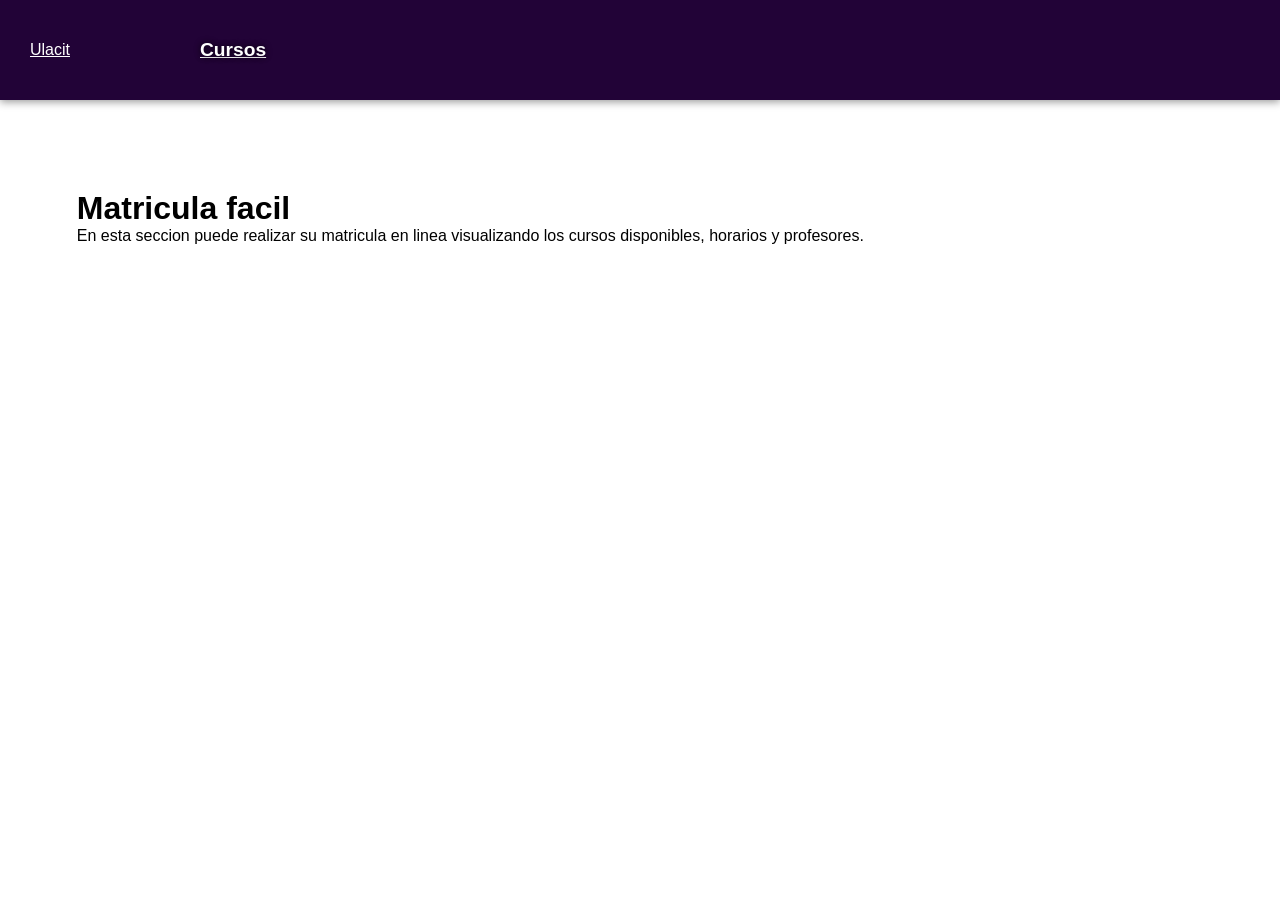
==== index.html @ ebf5ad23 "primer commit" ====
<!DOCTYPE html>
<html lang="en">
    <head>
        <meta charset="UTF-8">
        <meta name="viewport" content="width=device-width, initial-scale=1.0">
        <title>Document</title>
        <link rel="stylesheet" href="index.css">
    </head>
    <header class="ulacit-header">
        <a class="logo" href="index.html">Ulacit</a>
        <a class="MenuParte" href="cursos.html">Cursos</a>
    </header>
    <body>
        <div class="main">
            <h1>Matricula facil</h1>
            <p>
                En esta seccion puede realizar su matricula en linea
                visualizando los cursos disponibles, horarios y profesores.
            </p>
        </div>
    </body>
</html>
---- index.css ----
/* Reset general */
* {
  margin: 0;
}

/* Fuente general */
* {
  font-family: Verdana, Geneva, sans-serif !important;
  box-sizing: border-box;
}
.btn {
  margin: 5px;

  color: floralwhite;
  border: 1px solid #fff;
  border-radius: 5px;
  padding: 5px;
}
.btn {
  margin: 5px;
  background-color: #c0392b;
  color: floralwhite;
}
.si {
  background-color: #115c00;
}
.no {
  background-color: #c0392b;
}
.volver{
    background-color: #2ecc71;
}
.MenuParte {
  font-size: 1.2rem;
  font-weight: bold;
  color: #ffffff;
  text-shadow: 0px 0px 6px rgba(0, 0, 0, 0.85);
  padding: 100px;
}
.MenuParte:hover {
  box-shadow: #ffffff 1px 5px 10px;
}
.logo {
  width: 100px;
  text-align: center;
  color: #ffffff;
}
/* ======= CONTENEDOR PRINCIPAL ======= */
.main {
  padding: 90px 6% 40px 6%; /* 90px arriba para dejar espacio al header fijo */
  position: relative;
  z-index: 5;
}

/* Panel sombreado sobre la imagen (estilo login-block anterior) */
.left-panel {
  max-width: 380px;
  width: 100%;
  background: rgba(0, 0, 0, 0.65); /* sombreado elegante */
  border-radius: 16px;
  padding: 26px 28px;
  box-shadow: 0 18px 40px rgba(0, 0, 0, 0.75);
}

.left-panel h1 {
  font-size: 22px;
  font-weight: bold;
  margin: 0 0 6px 0;
}

.left-panel h2 {
  font-size: 13px;
  margin: 0 0 24px 0;
  opacity: 0.9;
}

/* Pie de página fijo para el copyright */
#copyright {
  position: fixed;
  bottom: 12px;
  left: 50%;
  transform: translateX(-50%);
  background: rgba(0, 0, 0, 0.45);
  padding: 6px 18px;
  border-radius: 8px;
  color: #ffffff !important;
  text-shadow: 0px 0px 6px rgba(0, 0, 0, 0.85);
  font-size: 0.85rem;
  font-weight: 500;
  z-index: 9999;
}

#copyright a {
  color: #ffffff !important;
  text-decoration: none;
}

/* ======= TARJETAS DE ACCESO ======= */
.access-cards {
  display: flex;
  gap: 14px;
  width: 100%;
}

.access-card {
  background: rgba(255, 255, 255, 0.06);
  width: 33%;
  border-radius: 12px;
  padding: 30px 14px;
  margin: 0% 5%;
  text-decoration: none;
  border: 1px solid rgba(255, 255, 255, 0.18);
  transition: 0.25s;
  box-shadow: 0 2px 5px rgba(0, 0, 0, 0.7);
}

.access-card img {
  width: 60px;
  height: 60px;
  border-radius: 10px;
  object-fit: cover;
  flex-shrink: 0;
}

.access-card span {
  font-size: 14px;
  font-weight: bold;
}

.access-card:hover {
  background: rgba(255, 255, 255, 0.16);
  transform: translateX(4px);
  box-shadow: 0 10px 25px rgba(0, 0, 0, 0.7);
}

.access-card.full {
  background: rgba(255, 0, 0, 0.15);
  color: rgba(255, 255, 255, 0.65);
  border-color: rgba(255, 0, 0, 0.5);
  cursor: not-allowed;
}

.access-card.green {
  border-left: 5px solid #2ecc71;
}

.access-card.yellow {
  border-left: 5px solid #f1c40f;
}

.access-card.red {
  border-left: 5px solid #e74c3c;
}

.access-card .status {
  font-weight: 700;
  margin-top: 8px;
}

.modal {
  position: fixed;
  inset: 0;
  background: rgba(0, 0, 0, 0.55);
  display: none;
  align-items: center;
  justify-content: center;
  z-index: 10000;
}

.modal.visible {
  display: flex;
}

.modal-content {
  background: #111;
  color: #fff;
  padding: 22px;
  border-radius: 12px;
  width: min(520px, 95vw);
  box-shadow: 0 25px 60px rgba(0, 0, 0, 0.6);
  position: relative;
}

.modal-close {
  position: absolute;
  right: 12px;
  top: 12px;
  background: transparent;
  border: 0;
  color: #ccc;
  font-size: 1.4rem;
  cursor: pointer;
}

.modal-actions {
  margin-top: 16px;
  display: flex;
  justify-content: flex-end;
}

#btn-checkout {
  background: #1abc9c;
  border: none;
  color: #fff;
  padding: 8px 14px;
  border-radius: 8px;
  cursor: pointer;
  margin-top: 10px;
}

#btn-checkout:hover {
  opacity: 0.9;
}
.ulacit-header {
  background-color: #220337; /* Morado institucional */
  display: flex;
  align-items: center;
  box-shadow: 0 2px 8px rgba(0, 0, 0, 0.4);
  position: relative;
  z-index: 999;
  height: 100px;
}

/* LOGO ULACIT */
.ulacit-header img {
  height: 110px; /* << Tamaño grande y visible */
  width: auto;
  object-fit: contain;
  image-rendering: auto;
}

/* ========================= */
/* RESPONSIVO */
/* ========================= */

@media (max-width: 900px) {
  .main-container {
    justify-content: center;
    padding: 30px 4%;
  }

  .left-panel {
    max-width: 340px;
    padding: 22px 20px;
  }
}

@media (max-width: 600px) {
  body.bb-login {
    background-attachment: scroll;
    background-position: top center;
  }

  .left-panel {
    max-width: 320px;
  }
}

@media (max-width: 768px) {
  body.bb-login {
    background-size: cover; /* en móvil volvemos a cover para llenar la pantalla */
    background-position: center top;
    background-attachment: scroll;
  }

  .main-container {
    padding: 80px 4% 30px 4%;
    justify-content: center;
  }
}
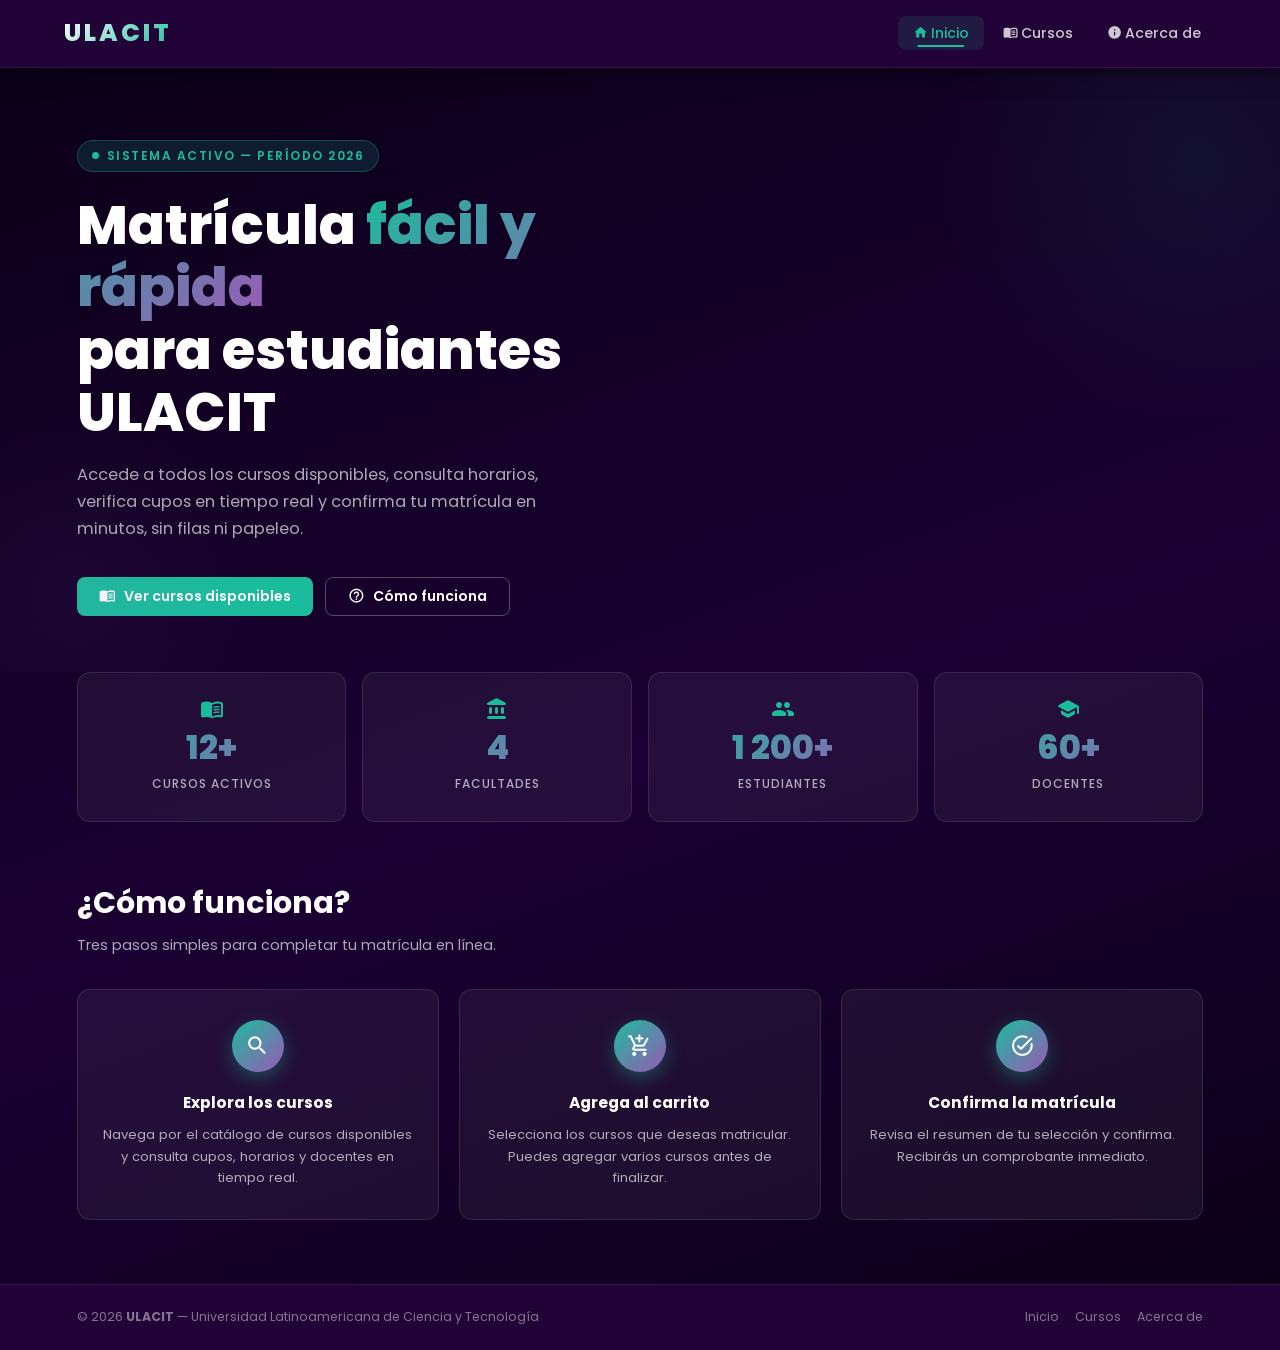
==== commit 6b7aaea9: "claude aporte" ====
--- a/index.html
+++ b/index.html
@@ -1,22 +1,142 @@
 <!DOCTYPE html>
-<html lang="en">
-    <head>
-        <meta charset="UTF-8">
-        <meta name="viewport" content="width=device-width, initial-scale=1.0">
-        <title>Document</title>
-        <link rel="stylesheet" href="index.css">
-    </head>
-    <header class="ulacit-header">
-        <a class="logo" href="index.html">Ulacit</a>
-        <a class="MenuParte" href="cursos.html">Cursos</a>
-    </header>
-    <body>
-        <div class="main">
-            <h1>Matricula facil</h1>
-            <p>
-                En esta seccion puede realizar su matricula en linea
-                visualizando los cursos disponibles, horarios y profesores.
-            </p>
+<html lang="es">
+<head>
+  <meta charset="UTF-8">
+  <meta name="viewport" content="width=device-width, initial-scale=1.0">
+  <meta name="description" content="Sistema de Matrícula en Línea de ULACIT — Realice su matrícula de forma fácil, rápida y segura.">
+  <title>Inicio | Sistema de Matrícula — ULACIT</title>
+  <link rel="stylesheet" href="index.css">
+  <link rel="stylesheet" href="https://fonts.googleapis.com/icon?family=Material+Icons+Round">
+</head>
+<body>
+
+  <!-- ── Header ─────────────────────────────────── -->
+  <header class="ulacit-header">
+    <a class="logo" href="index.html">ULACIT</a>
+
+    <nav aria-label="Navegación principal">
+      <ul class="nav-menu" id="nav-menu">
+        <li><a class="nav-link active" href="index.html"><span class="material-icons-round">home</span>Inicio</a></li>
+        <li><a class="nav-link" href="cursos.html"><span class="material-icons-round">menu_book</span>Cursos</a></li>
+        <li><a class="nav-link" href="about.html"><span class="material-icons-round">info</span>Acerca de</a></li>
+      </ul>
+    </nav>
+
+    <button class="hamburger" id="hamburger" aria-label="Abrir menú" aria-expanded="false">
+      <span></span><span></span><span></span>
+    </button>
+  </header>
+
+  <!-- ── Page wrapper ───────────────────────────── -->
+  <div class="page-wrapper">
+
+    <!-- Hero -->
+    <section class="hero">
+      <div class="hero-badge">
+        <span class="dot"></span>
+        Sistema Activo — Período 2026
+      </div>
+
+      <h1>
+        Matrícula <span class="gradient-text">fácil y rápida</span><br>
+        para estudiantes ULACIT
+      </h1>
+
+      <p>
+        Accede a todos los cursos disponibles, consulta horarios, verifica cupos en
+        tiempo real y confirma tu matrícula en minutos, sin filas ni papeleo.
+      </p>
+
+      <div class="hero-actions">
+        <a class="btn btn-primary" href="cursos.html">
+          <span class="material-icons-round">menu_book</span> Ver cursos disponibles
+        </a>
+        <a class="btn btn-outline" href="about.html">
+          <span class="material-icons-round">help_outline</span> Cómo funciona
+        </a>
+      </div>
+    </section>
+
+    <!-- Stats -->
+    <div class="stats-section">
+      <div class="stat-card">
+        <span class="material-icons-round stat-icon">menu_book</span>
+        <span class="stat-number">12+</span>
+        <span class="stat-label">Cursos activos</span>
+      </div>
+      <div class="stat-card">
+        <span class="material-icons-round stat-icon">account_balance</span>
+        <span class="stat-number">4</span>
+        <span class="stat-label">Facultades</span>
+      </div>
+      <div class="stat-card">
+        <span class="material-icons-round stat-icon">people</span>
+        <span class="stat-number">1 200+</span>
+        <span class="stat-label">Estudiantes</span>
+      </div>
+      <div class="stat-card">
+        <span class="material-icons-round stat-icon">school</span>
+        <span class="stat-number">60+</span>
+        <span class="stat-label">Docentes</span>
+      </div>
+    </div>
+
+    <!-- How it works -->
+    <section class="section">
+      <div class="section-head">
+        <h2>¿Cómo funciona?</h2>
+        <p>Tres pasos simples para completar tu matrícula en línea.</p>
+      </div>
+
+      <div class="steps-grid">
+        <div class="step-card">
+          <div class="step-num"><span class="material-icons-round">search</span></div>
+          <h3>Explora los cursos</h3>
+          <p>Navega por el catálogo de cursos disponibles y consulta cupos, horarios y docentes en tiempo real.</p>
         </div>
-    </body>
-</html>+        <div class="step-card">
+          <div class="step-num"><span class="material-icons-round">add_shopping_cart</span></div>
+          <h3>Agrega al carrito</h3>
+          <p>Selecciona los cursos que deseas matricular. Puedes agregar varios cursos antes de finalizar.</p>
+        </div>
+        <div class="step-card">
+          <div class="step-num"><span class="material-icons-round">task_alt</span></div>
+          <h3>Confirma la matrícula</h3>
+          <p>Revisa el resumen de tu selección y confirma. Recibirás un comprobante inmediato.</p>
+        </div>
+      </div>
+    </section>
+
+  </div><!-- /page-wrapper -->
+
+  <!-- ── Footer ─────────────────────────────────── -->
+  <footer class="site-footer">
+    <span class="footer-copy">
+      &copy; 2026 <strong>ULACIT</strong> — Universidad Latinoamericana de Ciencia y Tecnología
+    </span>
+    <nav class="footer-links" aria-label="Links del pie de página">
+      <a href="index.html">Inicio</a>
+      <a href="cursos.html">Cursos</a>
+      <a href="about.html">Acerca de</a>
+    </nav>
+  </footer>
+
+  <script>
+    const hamburger = document.getElementById('hamburger');
+    const navMenu   = document.getElementById('nav-menu');
+    hamburger.addEventListener('click', () => {
+      const open = hamburger.classList.toggle('open');
+      navMenu.classList.toggle('open');
+      hamburger.setAttribute('aria-expanded', open);
+    });
+    // Close on link click (mobile)
+    navMenu.querySelectorAll('.nav-link').forEach(link => {
+      link.addEventListener('click', () => {
+        hamburger.classList.remove('open');
+        navMenu.classList.remove('open');
+        hamburger.setAttribute('aria-expanded', 'false');
+      });
+    });
+  </script>
+</body>
+</html>
--- a/index.css
+++ b/index.css
@@ -1,270 +1,953 @@
-/* Reset general */
-* {
-  margin: 0;
-}
-
-/* Fuente general */
-* {
-  font-family: Verdana, Geneva, sans-serif !important;
-  box-sizing: border-box;
-}
+/* ============================================================
+   ULACIT — Sistema de Matrícula  |  index.css
+   ============================================================ */
+
+@import url('https://fonts.googleapis.com/css2?family=Poppins:wght@300;400;500;600;700;800&display=swap');
+
+/* ─── VARIABLES ───────────────────────────────────────────── */
+:root {
+  --clr-primary:       #220337;
+  --clr-primary-dark:  #150220;
+  --clr-primary-light: #3a0660;
+  --clr-secondary:     #1abc9c;
+  --clr-secondary-dark:#16a085;
+  --clr-accent:        #9b59b6;
+  --clr-danger:        #e74c3c;
+  --clr-warning:       #f39c12;
+  --clr-success:       #27ae60;
+  --clr-text:          #ffffff;
+  --clr-muted:         rgba(255,255,255,.65);
+  --clr-card:          rgba(255,255,255,.055);
+  --clr-card-border:   rgba(255,255,255,.1);
+  --clr-overlay:       rgba(0,0,0,.6);
+
+  --header-h:   68px;
+  --radius:     13px;
+  --radius-sm:  8px;
+  --shadow-sm:  0 4px 18px rgba(0,0,0,.35);
+  --shadow-lg:  0 14px 40px rgba(0,0,0,.6);
+  --transition: .22s ease;
+}
+
+/* ─── RESET & BASE ────────────────────────────────────────── */
+*, *::before, *::after { margin: 0; padding: 0; box-sizing: border-box; }
+
+html { scroll-behavior: smooth; font-size: 16px; }
+
+body {
+  font-family: 'Poppins', Verdana, Geneva, sans-serif;
+  background: linear-gradient(160deg, #0b0017 0%, #1a0032 55%, #0b0017 100%);
+  color: var(--clr-text);
+  min-height: 100vh;
+  line-height: 1.65;
+}
+
+a { text-decoration: none; color: inherit; }
+img { display: block; max-width: 100%; }
+button { font-family: inherit; cursor: pointer; }
+
+/* ─── HEADER / NAV ────────────────────────────────────────── */
+.ulacit-header {
+  position: fixed;
+  top: 0; left: 0; right: 0;
+  height: var(--header-h);
+  background: var(--clr-primary);
+  display: flex;
+  align-items: center;
+  justify-content: space-between;
+  padding: 0 5%;
+  z-index: 1000;
+  box-shadow: 0 2px 20px rgba(0,0,0,.5);
+  border-bottom: 1px solid rgba(255,255,255,.07);
+}
+
+.logo {
+  font-size: 1.55rem;
+  font-weight: 800;
+  letter-spacing: 3px;
+  text-transform: uppercase;
+  background: linear-gradient(135deg, #fff 0%, var(--clr-secondary) 100%);
+  -webkit-background-clip: text;
+  -webkit-text-fill-color: transparent;
+  background-clip: text;
+  flex-shrink: 0;
+}
+
+/* Nav list */
+.nav-menu {
+  display: flex;
+  align-items: center;
+  list-style: none;
+  gap: 4px;
+}
+
+.nav-link {
+  font-size: .88rem;
+  font-weight: 500;
+  color: rgba(255,255,255,.78);
+  padding: 7px 15px;
+  border-radius: var(--radius-sm);
+  transition: var(--transition);
+  position: relative;
+  white-space: nowrap;
+}
+
+.nav-link::after {
+  content: '';
+  position: absolute;
+  bottom: 3px; left: 50%;
+  transform: translateX(-50%);
+  width: 0; height: 2px;
+  background: var(--clr-secondary);
+  border-radius: 2px;
+  transition: width .22s ease;
+}
+
+.nav-link:hover        { color: #fff; background: rgba(255,255,255,.09); }
+.nav-link:hover::after { width: 55%; }
+
+.nav-link.active {
+  color: var(--clr-secondary);
+  background: rgba(26,188,156,.12);
+}
+.nav-link.active::after { width: 55%; }
+
+/* ── Hamburger ── */
+.hamburger {
+  display: none;
+  flex-direction: column;
+  gap: 5px;
+  padding: 8px;
+  background: transparent;
+  border: none;
+  border-radius: var(--radius-sm);
+  transition: var(--transition);
+}
+.hamburger:hover { background: rgba(255,255,255,.1); }
+
+.hamburger span {
+  display: block;
+  width: 22px; height: 2px;
+  background: #fff;
+  border-radius: 2px;
+  transition: var(--transition);
+}
+.hamburger.open span:nth-child(1) { transform: translateY(7px) rotate(45deg); }
+.hamburger.open span:nth-child(2) { opacity: 0; }
+.hamburger.open span:nth-child(3) { transform: translateY(-7px) rotate(-45deg); }
+
+/* ─── PAGE WRAPPER ────────────────────────────────────────── */
+.page-wrapper { padding-top: var(--header-h); min-height: 100vh; }
+
+/* ─── HERO ────────────────────────────────────────────────── */
+.hero {
+  padding: 72px 6% 56px;
+  position: relative;
+  overflow: hidden;
+}
+
+.hero::before {
+  content: '';
+  position: absolute;
+  top: -30%; right: -15%;
+  width: 550px; height: 550px;
+  background: radial-gradient(circle, rgba(26,188,156,.09) 0%, transparent 68%);
+  pointer-events: none;
+}
+
+.hero::after {
+  content: '';
+  position: absolute;
+  bottom: -20%; left: -10%;
+  width: 400px; height: 400px;
+  background: radial-gradient(circle, rgba(155,89,182,.07) 0%, transparent 68%);
+  pointer-events: none;
+}
+
+.hero-badge {
+  display: inline-flex;
+  align-items: center;
+  gap: 8px;
+  background: rgba(26,188,156,.14);
+  border: 1px solid rgba(26,188,156,.3);
+  color: var(--clr-secondary);
+  padding: 5px 14px;
+  border-radius: 50px;
+  font-size: .75rem;
+  font-weight: 600;
+  letter-spacing: 1.5px;
+  text-transform: uppercase;
+  margin-bottom: 22px;
+}
+
+.hero-badge .dot {
+  width: 7px; height: 7px;
+  border-radius: 50%;
+  background: var(--clr-secondary);
+  animation: blink 2s infinite;
+}
+
+@keyframes blink {
+  0%,100% { opacity: 1; }
+  50%      { opacity: .35; }
+}
+
+.hero h1 {
+  font-size: clamp(2rem, 5vw, 3.4rem);
+  font-weight: 800;
+  line-height: 1.15;
+  max-width: 620px;
+  margin-bottom: 18px;
+}
+
+.hero h1 .gradient-text {
+  background: linear-gradient(135deg, var(--clr-secondary) 0%, var(--clr-accent) 100%);
+  -webkit-background-clip: text;
+  -webkit-text-fill-color: transparent;
+  background-clip: text;
+}
+
+.hero p {
+  font-size: 1.02rem;
+  color: var(--clr-muted);
+  max-width: 520px;
+  margin-bottom: 34px;
+}
+
+.hero-actions { display: flex; gap: 12px; flex-wrap: wrap; }
+
+/* ─── BUTTONS ─────────────────────────────────────────────── */
 .btn {
-  margin: 5px;
-
-  color: floralwhite;
-  border: 1px solid #fff;
-  border-radius: 5px;
-  padding: 5px;
-}
-.btn {
-  margin: 5px;
-  background-color: #c0392b;
-  color: floralwhite;
-}
-.si {
-  background-color: #115c00;
-}
-.no {
-  background-color: #c0392b;
-}
-.volver{
-    background-color: #2ecc71;
-}
-.MenuParte {
-  font-size: 1.2rem;
-  font-weight: bold;
-  color: #ffffff;
-  text-shadow: 0px 0px 6px rgba(0, 0, 0, 0.85);
-  padding: 100px;
-}
-.MenuParte:hover {
-  box-shadow: #ffffff 1px 5px 10px;
-}
-.logo {
-  width: 100px;
+  display: inline-flex;
+  align-items: center;
+  justify-content: center;
+  gap: 8px;
+  padding: 10px 22px;
+  border-radius: var(--radius-sm);
+  font-size: .88rem;
+  font-weight: 600;
+  border: none;
+  transition: var(--transition);
+  font-family: inherit;
+  line-height: 1;
+}
+
+.btn-primary {
+  background: var(--clr-secondary);
+  color: #fff;
+}
+.btn-primary:hover {
+  background: var(--clr-secondary-dark);
+  transform: translateY(-2px);
+  box-shadow: 0 8px 24px rgba(26,188,156,.4);
+}
+
+.btn-outline {
+  background: transparent;
+  color: #fff;
+  border: 1.5px solid rgba(255,255,255,.28);
+}
+.btn-outline:hover {
+  background: rgba(255,255,255,.08);
+  border-color: rgba(255,255,255,.55);
+}
+
+.btn-ghost {
+  background: rgba(255,255,255,.07);
+  color: #fff;
+  border: 1px solid var(--clr-card-border);
+}
+.btn-ghost:hover { background: rgba(255,255,255,.13); }
+
+/* compat con código existente */
+.btn.si     { background: var(--clr-success); color: #fff; }
+.btn.no     { background: var(--clr-danger);  color: #fff; }
+.btn.si:hover { background: #219a52; transform: translateY(-1px); }
+.btn.no:hover { background: #c0392b; }
+.btn.volver { background: var(--clr-success); color: #fff; }
+.btn.volver:hover { background: #219a52; transform: translateY(-1px); }
+
+/* ─── STATS ───────────────────────────────────────────────── */
+.stats-section {
+  display: grid;
+  grid-template-columns: repeat(4, 1fr);
+  gap: 16px;
+  padding: 0 6% 56px;
+}
+
+.stat-card {
+  background: var(--clr-card);
+  border: 1px solid var(--clr-card-border);
+  border-radius: var(--radius);
+  padding: 24px 20px;
   text-align: center;
-  color: #ffffff;
-}
-/* ======= CONTENEDOR PRINCIPAL ======= */
+  transition: var(--transition);
+}
+.stat-card:hover { background: rgba(255,255,255,.1); transform: translateY(-4px); }
+
+.stat-number {
+  display: block;
+  font-size: 2.1rem;
+  font-weight: 800;
+  background: linear-gradient(135deg, var(--clr-secondary) 0%, var(--clr-accent) 100%);
+  -webkit-background-clip: text;
+  -webkit-text-fill-color: transparent;
+  background-clip: text;
+  line-height: 1;
+  margin-bottom: 6px;
+}
+
+.stat-label {
+  font-size: .75rem;
+  font-weight: 500;
+  color: var(--clr-muted);
+  text-transform: uppercase;
+  letter-spacing: 1px;
+}
+
+/* ─── HOW IT WORKS ────────────────────────────────────────── */
+.section {
+  padding: 0 6% 64px;
+}
+
+.section-head { margin-bottom: 32px; }
+
+.section-head h2 {
+  font-size: clamp(1.3rem, 2.5vw, 1.9rem);
+  font-weight: 700;
+  margin-bottom: 6px;
+}
+
+.section-head p { font-size: .9rem; color: var(--clr-muted); }
+
+.steps-grid {
+  display: grid;
+  grid-template-columns: repeat(auto-fit, minmax(200px, 1fr));
+  gap: 20px;
+}
+
+.step-card {
+  background: var(--clr-card);
+  border: 1px solid var(--clr-card-border);
+  border-radius: var(--radius);
+  padding: 30px 22px;
+  text-align: center;
+  transition: var(--transition);
+}
+.step-card:hover { background: rgba(255,255,255,.09); transform: translateY(-5px); box-shadow: var(--shadow-lg); }
+
+.step-num {
+  width: 52px; height: 52px;
+  border-radius: 50%;
+  background: linear-gradient(135deg, var(--clr-secondary) 0%, var(--clr-accent) 100%);
+  color: #fff;
+  font-size: 1.25rem;
+  font-weight: 800;
+  display: flex;
+  align-items: center;
+  justify-content: center;
+  margin: 0 auto 18px;
+  box-shadow: 0 6px 18px rgba(26,188,156,.35);
+}
+
+.step-card h3 { font-size: .97rem; font-weight: 700; margin-bottom: 8px; }
+.step-card p  { font-size: .82rem; color: var(--clr-muted); }
+
+/* ─── COURSES PAGE — MAIN ─────────────────────────────────── */
 .main {
-  padding: 90px 6% 40px 6%; /* 90px arriba para dejar espacio al header fijo */
+  padding: 38px 6% 32px;
+}
+
+.page-title    { font-size: clamp(1.4rem, 3vw, 2rem); font-weight: 700; margin-bottom: 6px; }
+.page-subtitle { font-size: .9rem; color: var(--clr-muted); margin-bottom: 0; }
+
+/* Cart bar */
+.cart-bar {
+  display: flex;
+  align-items: center;
+  justify-content: space-between;
+  background: var(--clr-card);
+  border: 1px solid var(--clr-card-border);
+  border-radius: var(--radius);
+  padding: 14px 20px;
+  margin: 18px 0 26px;
+  gap: 12px;
+  flex-wrap: wrap;
+}
+
+.cart-left {
+  display: flex;
+  align-items: center;
+  gap: 10px;
+}
+
+.cart-icon { font-size: 1.35rem; }
+
+#carrito-info {
+  font-size: .92rem;
+  font-weight: 600;
+  color: var(--clr-text);
+}
+
+#btn-checkout {
+  display: inline-flex;
+  align-items: center;
+  gap: 8px;
+  background: var(--clr-secondary);
+  border: none;
+  color: #fff;
+  padding: 10px 22px;
+  border-radius: var(--radius-sm);
+  font-size: .88rem;
+  font-weight: 600;
+  font-family: inherit;
+  transition: var(--transition);
+}
+#btn-checkout:hover {
+  background: var(--clr-secondary-dark);
+  transform: translateY(-2px);
+  box-shadow: 0 8px 22px rgba(26,188,156,.4);
+}
+
+/* ─── COURSE CARDS GRID ───────────────────────────────────── */
+.access-cards {
+  display: grid;
+  grid-template-columns: repeat(auto-fill, minmax(268px, 1fr));
+  gap: 18px;
+  padding-bottom: 60px;
+}
+
+.access-card {
+  background: var(--clr-card);
+  border: 1px solid var(--clr-card-border);
+  border-radius: var(--radius);
+  padding: 22px 20px 18px;
   position: relative;
-  z-index: 5;
-}
-
-/* Panel sombreado sobre la imagen (estilo login-block anterior) */
-.left-panel {
-  max-width: 380px;
-  width: 100%;
-  background: rgba(0, 0, 0, 0.65); /* sombreado elegante */
-  border-radius: 16px;
-  padding: 26px 28px;
-  box-shadow: 0 18px 40px rgba(0, 0, 0, 0.75);
-}
-
-.left-panel h1 {
-  font-size: 22px;
-  font-weight: bold;
-  margin: 0 0 6px 0;
-}
-
-.left-panel h2 {
-  font-size: 13px;
-  margin: 0 0 24px 0;
-  opacity: 0.9;
-}
-
-/* Pie de página fijo para el copyright */
-#copyright {
-  position: fixed;
-  bottom: 12px;
-  left: 50%;
-  transform: translateX(-50%);
-  background: rgba(0, 0, 0, 0.45);
-  padding: 6px 18px;
-  border-radius: 8px;
-  color: #ffffff !important;
-  text-shadow: 0px 0px 6px rgba(0, 0, 0, 0.85);
-  font-size: 0.85rem;
-  font-weight: 500;
-  z-index: 9999;
-}
-
-#copyright a {
-  color: #ffffff !important;
-  text-decoration: none;
-}
-
-/* ======= TARJETAS DE ACCESO ======= */
-.access-cards {
-  display: flex;
-  gap: 14px;
-  width: 100%;
-}
-
-.access-card {
-  background: rgba(255, 255, 255, 0.06);
-  width: 33%;
-  border-radius: 12px;
-  padding: 30px 14px;
-  margin: 0% 5%;
-  text-decoration: none;
-  border: 1px solid rgba(255, 255, 255, 0.18);
-  transition: 0.25s;
-  box-shadow: 0 2px 5px rgba(0, 0, 0, 0.7);
-}
-
-.access-card img {
-  width: 60px;
-  height: 60px;
-  border-radius: 10px;
-  object-fit: cover;
+  overflow: hidden;
+  transition: var(--transition);
+  box-shadow: var(--shadow-sm);
+}
+
+/* coloured top bar */
+.access-card::before {
+  content: '';
+  position: absolute;
+  top: 0; left: 0; right: 0;
+  height: 3px;
+  transition: var(--transition);
+}
+.access-card.green::before  { background: var(--clr-success); }
+.access-card.yellow::before { background: var(--clr-warning); }
+.access-card.red::before    { background: var(--clr-danger); }
+.access-card.full::before   { background: rgba(255,255,255,.18); }
+
+.access-card:not(.full) { cursor: pointer; }
+.access-card:not(.full):hover {
+  background: rgba(255,255,255,.11);
+  transform: translateY(-6px);
+  box-shadow: var(--shadow-lg);
+}
+
+.access-card.full {
+  opacity: .58;
+  cursor: not-allowed;
+}
+
+/* code badge top-right */
+.card-code {
+  position: absolute;
+  top: 14px; right: 14px;
+  font-size: .68rem;
+  font-weight: 700;
+  color: rgba(255,255,255,.3);
+  text-transform: uppercase;
+  letter-spacing: 1px;
+}
+
+.access-card h3 {
+  font-size: 1rem;
+  font-weight: 700;
+  margin: 6px 0 12px;
+  padding-right: 52px;
+  line-height: 1.3;
+}
+
+.access-card p {
+  font-size: .83rem;
+  color: rgba(255,255,255,.72);
+  margin-bottom: 5px;
+  display: flex;
+  gap: 6px;
+  align-items: baseline;
+}
+
+.access-card p strong {
+  color: rgba(255,255,255,.9);
+  font-weight: 600;
   flex-shrink: 0;
 }
 
-.access-card span {
-  font-size: 14px;
-  font-weight: bold;
-}
-
-.access-card:hover {
-  background: rgba(255, 255, 255, 0.16);
-  transform: translateX(4px);
-  box-shadow: 0 10px 25px rgba(0, 0, 0, 0.7);
-}
-
-.access-card.full {
-  background: rgba(255, 0, 0, 0.15);
-  color: rgba(255, 255, 255, 0.65);
-  border-color: rgba(255, 0, 0, 0.5);
-  cursor: not-allowed;
-}
-
-.access-card.green {
-  border-left: 5px solid #2ecc71;
-}
-
-.access-card.yellow {
-  border-left: 5px solid #f1c40f;
-}
-
-.access-card.red {
-  border-left: 5px solid #e74c3c;
-}
-
-.access-card .status {
+/* status chip */
+.status-chip {
+  display: inline-block;
+  margin-top: 14px;
+  padding: 4px 11px;
+  border-radius: 50px;
+  font-size: .73rem;
   font-weight: 700;
-  margin-top: 8px;
-}
-
+  text-transform: uppercase;
+  letter-spacing: .5px;
+}
+
+.access-card.green  .status-chip { background: rgba(39,174,96,.16);  color: #2ecc71; }
+.access-card.yellow .status-chip { background: rgba(243,156,18,.16); color: #f1c40f; }
+.access-card.red    .status-chip { background: rgba(231,76,60,.16);  color: #e74c3c; }
+.access-card.full   .status-chip { background: rgba(255,255,255,.08); color: rgba(255,255,255,.45); }
+
+/* ─── MODAL ───────────────────────────────────────────────── */
 .modal {
   position: fixed;
   inset: 0;
-  background: rgba(0, 0, 0, 0.55);
+  background: rgba(0,0,0,.72);
   display: none;
   align-items: center;
   justify-content: center;
   z-index: 10000;
+  backdrop-filter: blur(5px);
+  padding: 20px;
 }
 
 .modal.visible {
   display: flex;
+  animation: fadeIn .18s ease;
+}
+
+@keyframes fadeIn {
+  from { opacity: 0; }
+  to   { opacity: 1; }
 }
 
 .modal-content {
-  background: #111;
+  background: linear-gradient(148deg, #1a0030, #220337);
   color: #fff;
-  padding: 22px;
-  border-radius: 12px;
-  width: min(520px, 95vw);
-  box-shadow: 0 25px 60px rgba(0, 0, 0, 0.6);
+  padding: 32px;
+  border-radius: 16px;
+  width: min(520px, 100%);
+  box-shadow: 0 30px 80px rgba(0,0,0,.7);
   position: relative;
+  border: 1px solid rgba(255,255,255,.1);
+  animation: slideUp .22s ease;
+}
+
+@keyframes slideUp {
+  from { transform: translateY(18px); opacity: 0; }
+  to   { transform: translateY(0);    opacity: 1; }
+}
+
+.modal-content h2 {
+  font-size: 1.2rem;
+  font-weight: 700;
+  margin-bottom: 20px;
+  padding-bottom: 14px;
+  border-bottom: 1px solid rgba(255,255,255,.1);
 }
 
 .modal-close {
   position: absolute;
-  right: 12px;
-  top: 12px;
-  background: transparent;
-  border: 0;
+  right: 14px; top: 14px;
+  background: rgba(255,255,255,.1);
+  border: none;
   color: #ccc;
+  font-size: 1rem;
+  width: 30px; height: 30px;
+  border-radius: 50%;
+  display: flex;
+  align-items: center;
+  justify-content: center;
+  transition: var(--transition);
+}
+.modal-close:hover { background: rgba(255,255,255,.2); color: #fff; }
+
+#modal-body p {
+  padding: 9px 0;
+  font-size: .87rem;
+  border-bottom: 1px solid rgba(255,255,255,.06);
+  display: flex;
+  gap: 8px;
+  align-items: baseline;
+}
+#modal-body p:last-child { border-bottom: none; }
+
+.modal-actions {
+  margin-top: 22px;
+  display: flex;
+  justify-content: flex-end;
+  gap: 10px;
+}
+
+/* ─── INVOICE / BILLING ───────────────────────────────────── */
+.invoice-wrap {
+  max-width: 720px;
+  margin: 0 auto;
+  padding: 38px 6% 60px;
+}
+
+.invoice-card {
+  background: var(--clr-card);
+  border: 1px solid var(--clr-card-border);
+  border-radius: var(--radius);
+  overflow: hidden;
+  margin-bottom: 18px;
+}
+
+.invoice-card-head {
+  padding: 22px 26px 18px;
+  border-bottom: 1px solid var(--clr-card-border);
+  position: relative;
+}
+.invoice-card-head::before {
+  content: '';
+  position: absolute;
+  top: 0; left: 0; right: 0;
+  height: 4px;
+  background: linear-gradient(135deg, var(--clr-secondary) 0%, var(--clr-accent) 100%);
+}
+
+.invoice-card-head h1 {
   font-size: 1.4rem;
-  cursor: pointer;
-}
-
-.modal-actions {
-  margin-top: 16px;
-  display: flex;
-  justify-content: flex-end;
-}
-
-#btn-checkout {
-  background: #1abc9c;
-  border: none;
-  color: #fff;
-  padding: 8px 14px;
-  border-radius: 8px;
-  cursor: pointer;
-  margin-top: 10px;
-}
-
-#btn-checkout:hover {
-  opacity: 0.9;
-}
-.ulacit-header {
-  background-color: #220337; /* Morado institucional */
-  display: flex;
-  align-items: center;
-  box-shadow: 0 2px 8px rgba(0, 0, 0, 0.4);
+  font-weight: 700;
+  margin-bottom: 4px;
+}
+.invoice-card-head p  { font-size: .85rem; color: var(--clr-muted); }
+
+.invoice-meta {
+  display: flex;
+  gap: 10px;
+  flex-wrap: wrap;
+  margin-top: 14px;
+}
+.invoice-meta span {
+  font-size: .75rem;
+  color: var(--clr-muted);
+  background: rgba(255,255,255,.07);
+  padding: 4px 10px;
+  border-radius: 6px;
+}
+
+.invoice-list-label {
+  padding: 12px 26px;
+  font-size: .72rem;
+  font-weight: 700;
+  text-transform: uppercase;
+  letter-spacing: 1px;
+  color: var(--clr-muted);
+  background: rgba(255,255,255,.04);
+  border-bottom: 1px solid var(--clr-card-border);
+}
+
+.invoice-item {
+  padding: 16px 26px;
+  border-bottom: 1px solid rgba(255,255,255,.05);
+  transition: var(--transition);
+}
+.invoice-item:last-child { border-bottom: none; }
+.invoice-item:hover      { background: rgba(255,255,255,.04); }
+
+.invoice-item .course-name {
+  font-size: .95rem;
+  font-weight: 600;
+  margin-bottom: 5px;
+}
+.invoice-item .course-meta {
+  font-size: .8rem;
+  color: var(--clr-muted);
+  display: flex;
+  gap: 18px;
+  flex-wrap: wrap;
+}
+
+.invoice-footer-bar {
+  padding: 18px 26px;
+  display: flex;
+  align-items: center;
+  justify-content: space-between;
+  gap: 16px;
+  flex-wrap: wrap;
+  background: rgba(255,255,255,.04);
+  border-top: 1px solid var(--clr-card-border);
+}
+
+.invoice-total-text {
+  font-size: 1rem;
+  font-weight: 700;
+}
+.invoice-total-text span {
+  font-size: 1.3rem;
+  color: var(--clr-secondary);
+}
+
+.invoice-btn-group { display: flex; gap: 10px; flex-wrap: wrap; }
+
+/* confirmed state */
+.confirm-msg {
+  display: none;
+  background: rgba(39,174,96,.12);
+  border: 1px solid rgba(39,174,96,.3);
+  border-radius: var(--radius);
+  padding: 22px 26px;
+  text-align: center;
+  margin-bottom: 18px;
+}
+.confirm-msg.show { display: block; }
+.confirm-msg h2   { color: var(--clr-secondary); font-size: 1.2rem; margin-bottom: 6px; }
+.confirm-msg p    { font-size: .88rem; color: var(--clr-muted); }
+
+/* ─── ABOUT PAGE ──────────────────────────────────────────── */
+.about-hero {
+  padding: 72px 6% 48px;
+  text-align: center;
   position: relative;
-  z-index: 999;
-  height: 100px;
-}
-
-/* LOGO ULACIT */
-.ulacit-header img {
-  height: 110px; /* << Tamaño grande y visible */
-  width: auto;
-  object-fit: contain;
-  image-rendering: auto;
-}
-
-/* ========================= */
-/* RESPONSIVO */
-/* ========================= */
-
+  overflow: hidden;
+}
+.about-hero::before {
+  content: '';
+  position: absolute;
+  inset: 0;
+  background: radial-gradient(ellipse at 50% 40%, rgba(26,188,156,.07) 0%, transparent 65%);
+  pointer-events: none;
+}
+.about-hero h1 { font-size: clamp(1.7rem, 4vw, 2.8rem); font-weight: 800; margin-bottom: 14px; }
+.about-hero p  { font-size: 1rem; color: var(--clr-muted); max-width: 600px; margin: 0 auto; }
+
+.features-grid {
+  display: grid;
+  grid-template-columns: repeat(auto-fit, minmax(255px, 1fr));
+  gap: 18px;
+}
+
+.feature-card {
+  background: var(--clr-card);
+  border: 1px solid var(--clr-card-border);
+  border-radius: var(--radius);
+  padding: 28px 24px;
+  transition: var(--transition);
+}
+.feature-card:hover {
+  background: rgba(255,255,255,.09);
+  transform: translateY(-5px);
+  box-shadow: var(--shadow-lg);
+}
+
+.feature-icon {
+  font-size: 2rem;
+  margin-bottom: 14px;
+  display: block;
+}
+
+.feature-card h3 { font-size: .97rem; font-weight: 700; margin-bottom: 8px; }
+.feature-card p  { font-size: .84rem; color: var(--clr-muted); line-height: 1.65; }
+
+.about-info-grid {
+  display: grid;
+  grid-template-columns: 1fr 1fr;
+  gap: 18px;
+}
+
+.about-info-card {
+  background: var(--clr-card);
+  border: 1px solid var(--clr-card-border);
+  border-radius: var(--radius);
+  padding: 26px 24px;
+}
+
+.about-info-card h2 {
+  font-size: 1.05rem;
+  font-weight: 700;
+  margin-bottom: 14px;
+  padding-bottom: 10px;
+  border-bottom: 1px solid var(--clr-card-border);
+  color: var(--clr-secondary);
+}
+
+.about-info-card p,
+.about-info-card li {
+  font-size: .86rem;
+  color: var(--clr-muted);
+  margin-bottom: 7px;
+  line-height: 1.65;
+}
+.about-info-card ul { padding-left: 18px; }
+
+/* ─── FOOTER ──────────────────────────────────────────────── */
+.site-footer {
+  background: var(--clr-primary);
+  border-top: 1px solid rgba(255,255,255,.07);
+  padding: 22px 6%;
+  display: flex;
+  align-items: center;
+  justify-content: space-between;
+  flex-wrap: wrap;
+  gap: 10px;
+}
+
+.footer-copy { font-size: .78rem; color: rgba(255,255,255,.45); }
+.footer-copy a { color: var(--clr-secondary); }
+
+.footer-links { display: flex; gap: 16px; }
+.footer-links a {
+  font-size: .78rem;
+  color: rgba(255,255,255,.45);
+  transition: var(--transition);
+}
+.footer-links a:hover { color: var(--clr-secondary); }
+
+/* ─── MATERIAL ICONS ─────────────────────────────────────── */
+/* The icon font is loaded in each HTML file via Google Fonts  */
+
+.material-icons-round {
+  font-size: inherit;
+  vertical-align: -3px;   /* optical alignment with text */
+  line-height: 1;
+  user-select: none;
+}
+
+/* Stat card icon */
+.stat-icon {
+  display: block;
+  font-size: 2rem;
+  color: var(--clr-secondary);
+  margin-bottom: 10px;
+}
+
+/* Feature card icon (about page) */
+.feature-icon {
+  display: block;
+  font-size: 2.2rem;
+  margin-bottom: 14px;
+  color: var(--clr-secondary);
+}
+
+/* Step circle icon */
+.step-num .material-icons-round {
+  font-size: 1.55rem;
+  vertical-align: 0;
+}
+
+/* Buttons: icon slightly smaller than headline */
+.btn .material-icons-round {
+  font-size: 1.05rem;
+  vertical-align: -2px;
+}
+
+/* Nav link icons */
+.nav-link .material-icons-round {
+  font-size: .95rem;
+  vertical-align: -2px;
+  margin-right: 3px;
+}
+
+/* Invoice meta icons */
+.course-meta .material-icons-round {
+  font-size: .85rem;
+  vertical-align: -2px;
+  color: var(--clr-secondary);
+}
+
+/* Confirm message icon */
+.confirm-msg .material-icons-round {
+  font-size: 2.4rem;
+  color: var(--clr-secondary);
+  display: block;
+  margin: 0 auto 10px;
+}
+
+/* ─── RESPONSIVE ──────────────────────────────────────────── */
+
+/* Tablet  ≤ 900px */
 @media (max-width: 900px) {
-  .main-container {
-    justify-content: center;
-    padding: 30px 4%;
+  .stats-section      { grid-template-columns: repeat(2, 1fr); }
+  .about-info-grid    { grid-template-columns: 1fr; }
+  .access-cards       { grid-template-columns: repeat(auto-fill, minmax(240px, 1fr)); }
+}
+
+/* Mobile ≤ 768px */
+@media (max-width: 768px) {
+  :root { --header-h: 60px; }
+
+  /* hamburger visible */
+  .hamburger { display: flex; }
+
+  /* full-screen drawer */
+  .nav-menu {
+    position: fixed;
+    top: var(--header-h); left: 0; right: 0;
+    background: var(--clr-primary);
+    flex-direction: column;
+    align-items: stretch;
+    padding: 10px 5% 18px;
+    gap: 3px;
+    box-shadow: 0 8px 24px rgba(0,0,0,.4);
+    border-bottom: 1px solid rgba(255,255,255,.07);
+    transform: translateY(-110%);
+    opacity: 0;
+    pointer-events: none;
+    transition: transform .28s ease, opacity .28s ease;
   }
-
-  .left-panel {
-    max-width: 340px;
-    padding: 22px 20px;
+  .nav-menu.open {
+    transform: translateY(0);
+    opacity: 1;
+    pointer-events: all;
   }
-}
-
-@media (max-width: 600px) {
-  body.bb-login {
-    background-attachment: scroll;
-    background-position: top center;
-  }
-
-  .left-panel {
-    max-width: 320px;
-  }
-}
-
-@media (max-width: 768px) {
-  body.bb-login {
-    background-size: cover; /* en móvil volvemos a cover para llenar la pantalla */
-    background-position: center top;
-    background-attachment: scroll;
-  }
-
-  .main-container {
-    padding: 80px 4% 30px 4%;
-    justify-content: center;
-  }
-}
+  .nav-link { padding: 11px 14px; font-size: .93rem; }
+
+  /* hero */
+  .hero { padding: 48px 5% 40px; }
+  .hero h1 { font-size: 1.85rem; }
+  .hero-actions { flex-direction: column; }
+  .hero-actions .btn { width: 100%; justify-content: center; }
+
+  /* stats */
+  .stats-section { grid-template-columns: repeat(2,1fr); padding: 0 5% 40px; gap: 12px; }
+
+  /* sections */
+  .section       { padding: 0 5% 44px; }
+  .steps-grid    { grid-template-columns: 1fr; }
+  .features-grid { grid-template-columns: 1fr; }
+
+  /* courses */
+  .main         { padding: 28px 5% 20px; }
+  .access-cards { grid-template-columns: 1fr; gap: 14px; }
+
+  /* cart bar */
+  .cart-bar { flex-direction: column; align-items: flex-start; }
+  #btn-checkout { width: 100%; justify-content: center; }
+
+  /* modal */
+  .modal-content  { padding: 24px 18px; }
+  .modal-actions  { flex-direction: column; }
+  .modal-actions .btn { width: 100%; justify-content: center; }
+
+  /* invoice */
+  .invoice-wrap         { padding: 28px 5% 44px; }
+  .invoice-footer-bar   { flex-direction: column; align-items: flex-start; }
+  .invoice-btn-group    { width: 100%; }
+  .invoice-btn-group .btn { flex: 1; justify-content: center; }
+
+  /* about */
+  .about-hero       { padding: 50px 5% 38px; }
+  .about-info-grid  { grid-template-columns: 1fr; }
+
+  /* footer */
+  .site-footer { flex-direction: column; text-align: center; }
+}
+
+/* Small phones ≤ 480px */
+@media (max-width: 480px) {
+  .hero h1    { font-size: 1.6rem; }
+  .stat-number { font-size: 1.7rem; }
+  .stats-section { grid-template-columns: repeat(2,1fr); gap: 10px; }
+  .invoice-card-head { padding: 18px 18px 14px; }
+  .invoice-item      { padding: 14px 18px; }
+  .invoice-footer-bar{ padding: 14px 18px; }
+  .invoice-list-label{ padding: 10px 18px; }
+}
